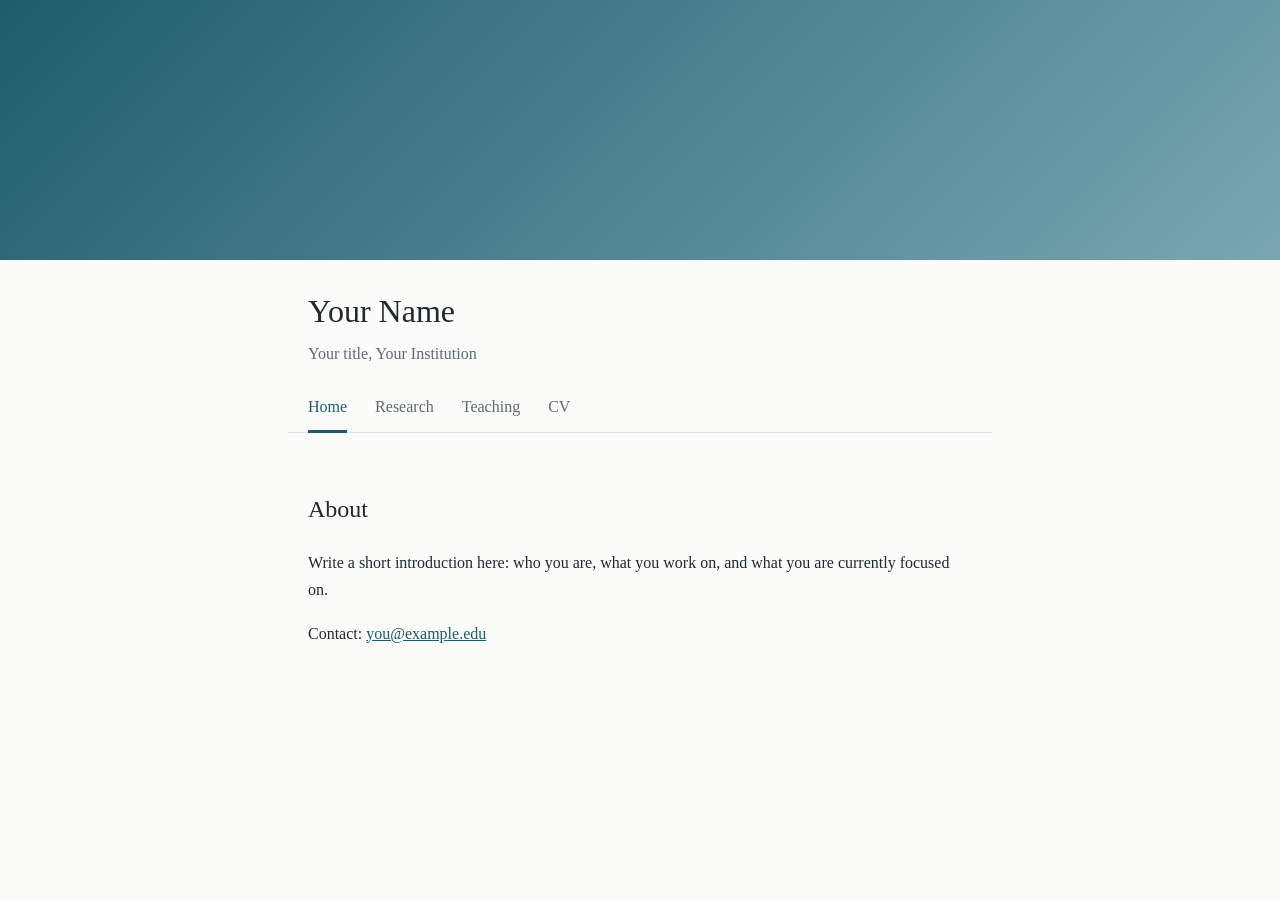
==== index.html @ 29f8c6f6 "Add files via upload" ====
<!DOCTYPE html>
<html lang="en">
<head>
  <meta charset="utf-8">
  <meta name="viewport" content="width=device-width, initial-scale=1">
  <title>Home | Your Name</title>
  <link rel="stylesheet" href="style.css">
</head>
<body>
  <div class="banner" role="img" aria-label="Header image"></div>

  <div class="site-title">
    <h1>Your Name</h1>
    <p>Your title, Your Institution</p>
  </div>

  <nav>
    <a href="index.html" class="active">Home</a>
    <a href="research.html">Research</a>
    <a href="teaching.html">Teaching</a>
    <a href="cv.html">CV</a>
  </nav>

  <main>
    <h2>About</h2>
    <p>Write a short introduction here: who you are, what you work on, and what you are currently focused on.</p>
    <p>Contact: <a href="mailto:you@example.edu">you@example.edu</a></p>
  </main>
</body>
</html>
---- style.css ----
:root {
  --bg: #fbfbf9;
  --text: #1f2a30;
  --muted: #5d6b73;
  --accent: #1f5c6b;
  --line: #dde3e5;
  --header-height: 260px;
}

* { box-sizing: border-box; }

body {
  margin: 0;
  font-family: Georgia, "Times New Roman", serif;
  line-height: 1.7;
  color: var(--text);
  background: var(--bg);
}

/* ---- Header picture: replace images/header.jpg to change it ---- */
.banner {
  height: var(--header-height);
  background:
    url("images/header.jpg") center / cover no-repeat,
    linear-gradient(135deg, #1f5c6b, #7aa7b3);
}

/* ---- Name + tabs ---- */
.site-title {
  max-width: 44rem;
  margin: 0 auto;
  padding: 1.5rem 1.25rem 0;
}
.site-title h1 { margin: 0; font-size: 2rem; font-weight: normal; }
.site-title p { margin: 0.1rem 0 0; color: var(--muted); }

nav {
  max-width: 44rem;
  margin: 1rem auto 0;
  padding: 0 1.25rem;
  display: flex;
  gap: 1.75rem;
  border-bottom: 1px solid var(--line);
}
nav a {
  padding: 0.6rem 0;
  color: var(--muted);
  text-decoration: none;
  border-bottom: 3px solid transparent;
  margin-bottom: -1px;
}
nav a:hover { color: var(--text); }
nav a.active { color: var(--accent); border-bottom-color: var(--accent); }
nav a:focus-visible, main a:focus-visible { outline: 2px solid var(--accent); outline-offset: 3px; }

/* ---- Content ---- */
main {
  max-width: 44rem;
  margin: 0 auto;
  padding: 1.5rem 1.25rem 4rem;
}
main h2 { font-weight: normal; font-size: 1.5rem; margin-top: 2rem; }
main a { color: var(--accent); }
.entry { margin-bottom: 1.25rem; }
.entry .meta { color: var(--muted); font-size: 0.95rem; }

@media (max-width: 480px) {
  :root { --header-height: 160px; }
  nav { gap: 1.1rem; }
}
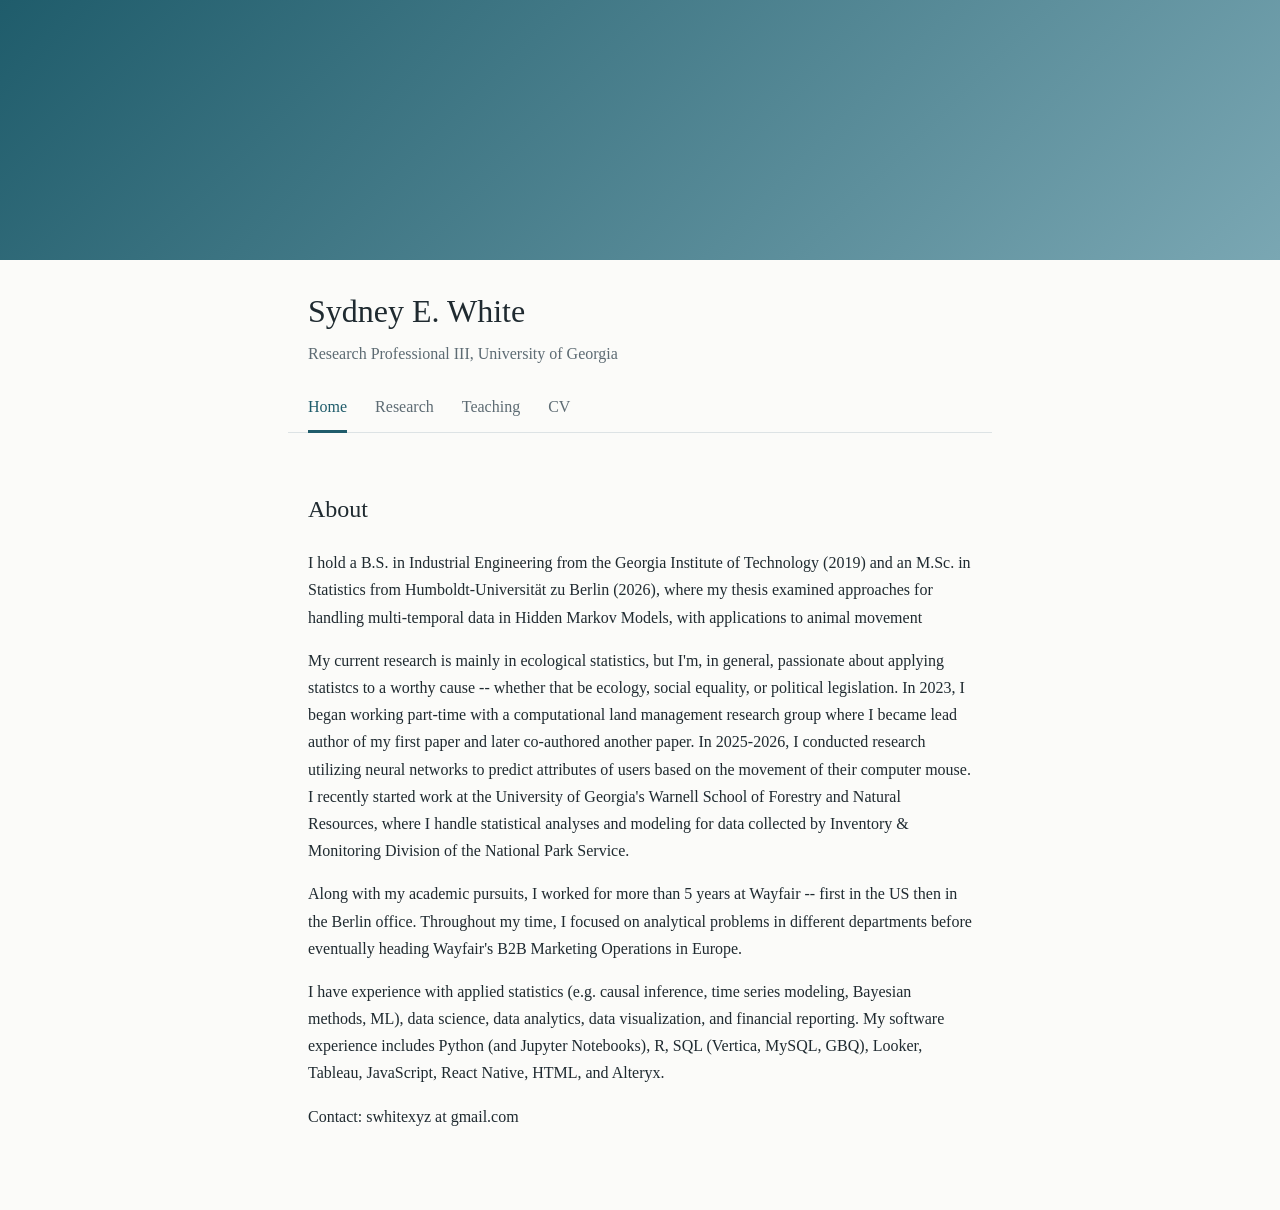
==== commit 6cbd35f1: "Update index.html" ====
--- a/index.html
+++ b/index.html
@@ -3,15 +3,15 @@
 <head>
   <meta charset="utf-8">
   <meta name="viewport" content="width=device-width, initial-scale=1">
-  <title>Home | Your Name</title>
+  <title>Home | Sydney E. White</title>
   <link rel="stylesheet" href="style.css">
 </head>
 <body>
   <div class="banner" role="img" aria-label="Header image"></div>
 
   <div class="site-title">
-    <h1>Your Name</h1>
-    <p>Your title, Your Institution</p>
+    <h1>Sydney E. White</h1>
+    <p>Research Professional III, University of Georgia</p>
   </div>
 
   <nav>
@@ -23,8 +23,11 @@
 
   <main>
     <h2>About</h2>
-    <p>Write a short introduction here: who you are, what you work on, and what you are currently focused on.</p>
-    <p>Contact: <a href="mailto:you@example.edu">you@example.edu</a></p>
+    <p>I hold a B.S. in Industrial Engineering from the Georgia Institute of Technology (2019) and an M.Sc. in Statistics from Humboldt-Universität zu Berlin (2026), where my thesis examined approaches for handling multi-temporal data in Hidden Markov Models, with applications to animal movement</p>
+    <p>My current research is mainly in ecological statistics, but I'm, in general, passionate about applying statistcs to a worthy cause -- whether that be ecology, social equality, or political legislation. In 2023, I began working part-time with a computational land management research group where I became lead author of my first paper and later co-authored another paper. In 2025-2026, I conducted research utilizing neural networks to predict attributes of users based on the movement of their computer mouse. I recently started work at the University of Georgia's Warnell School of Forestry and Natural Resources, where I handle statistical analyses and modeling for data collected by Inventory & Monitoring Division of the National Park Service. 
+    <p>Along with my academic pursuits, I worked for more than 5 years at Wayfair -- first in the US then in the Berlin office. Throughout my time, I focused on analytical problems in different departments before eventually heading Wayfair's B2B Marketing Operations in Europe. </p>
+    <p>I have experience with applied statistics (e.g. causal inference, time series modeling, Bayesian methods, ML), data science, data analytics, data visualization, and financial reporting. My software experience includes Python (and Jupyter Notebooks), R, SQL (Vertica, MySQL, GBQ), Looker, Tableau, JavaScript, React Native, HTML, and Alteryx.</p>
+    <p>Contact: swhitexyz at gmail.com</p>
   </main>
 </body>
 </html>
